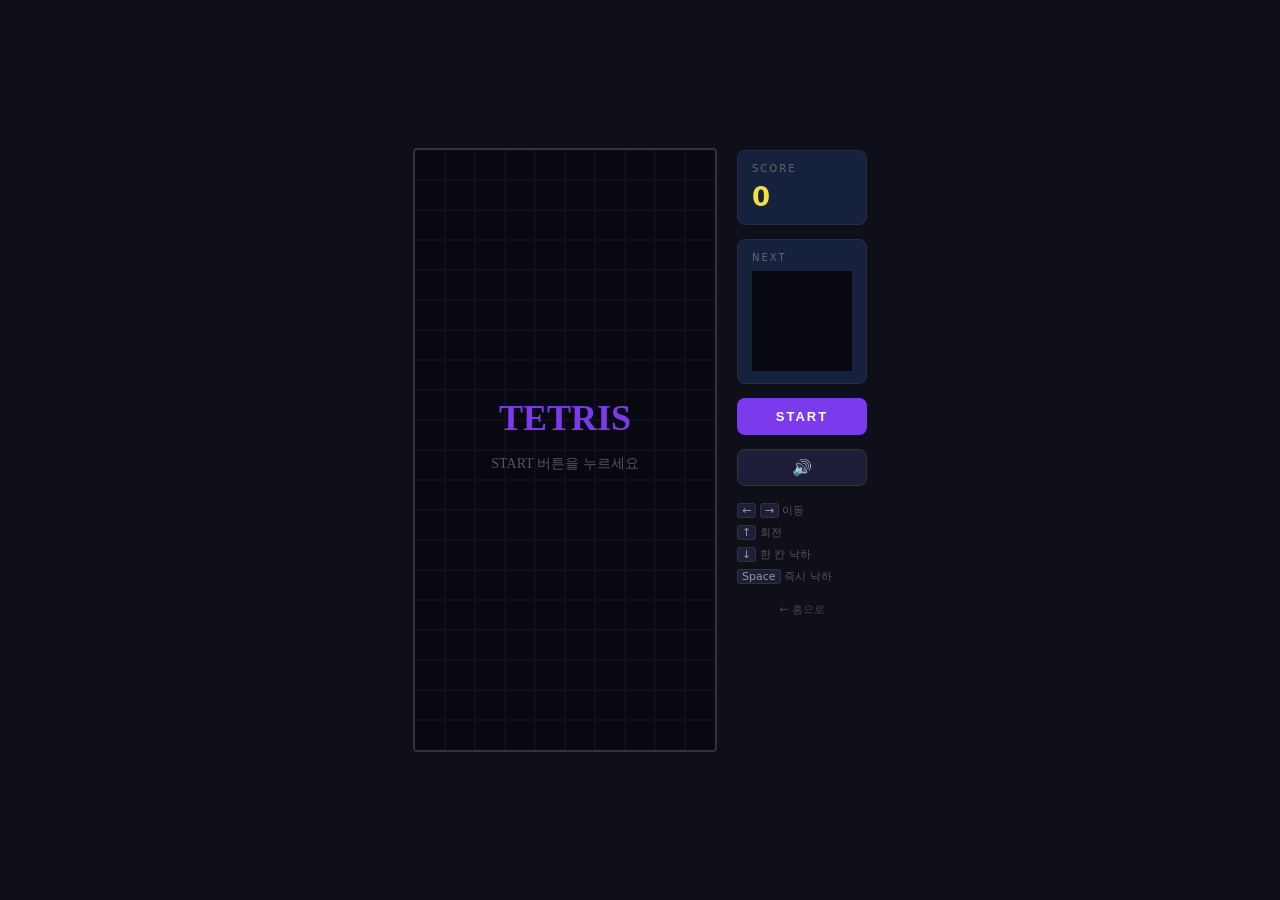
==== game.html @ b15cf761 "feat(ksl3011): day02 테트리스 게임 추가 테트리스 배포 URL: https://ksl3011.github.io/TEST_TETRIS  Co-Authored-By: " ====
<!DOCTYPE html>
<html lang="ko">
<head>
  <meta charset="UTF-8">
  <meta name="viewport" content="width=device-width, initial-scale=1.0">
  <title>Tetris</title>
  <link rel="stylesheet" href="style.css">
</head>
<body>
  <div id="app">
    <canvas id="board" width="300" height="600"></canvas>
    <div id="panel">
      <div class="box">
        <div class="label">Score</div>
        <div id="score-val">0</div>
      </div>
      <div class="box">
        <div class="label">Next</div>
        <canvas id="next-canvas" width="100" height="100"></canvas>
      </div>
      <button id="start-btn">START</button>
      <button id="mute-btn">🔊</button>
      <div class="controls">
        <kbd>←</kbd> <kbd>→</kbd> 이동<br>
        <kbd>↑</kbd> 회전<br>
        <kbd>↓</kbd> 한 칸 낙하<br>
        <kbd>Space</kbd> 즉시 낙하
      </div>
      <a href="index.html" class="home-link">← 홈으로</a>
    </div>
  </div>
  <script src="tetris.js"></script>
</body>
</html>
---- style.css ----
* { margin: 0; padding: 0; box-sizing: border-box; }

body {
  background: #0f0f1a;
  display: flex;
  justify-content: center;
  align-items: center;
  min-height: 100vh;
  font-family: 'Segoe UI', system-ui, sans-serif;
  color: #eee;
}

#app {
  display: flex;
  gap: 20px;
  align-items: flex-start;
}

#board {
  display: block;
  border: 2px solid #333;
  border-radius: 4px;
}

#panel {
  display: flex;
  flex-direction: column;
  gap: 14px;
  width: 130px;
  padding-top: 2px;
}

.box {
  background: #16213e;
  border: 1px solid #2a2a4a;
  border-radius: 8px;
  padding: 12px 14px;
}

.label {
  font-size: 10px;
  letter-spacing: 2px;
  color: #666;
  text-transform: uppercase;
  margin-bottom: 8px;
}

#score-val {
  font-size: 26px;
  font-weight: 700;
  color: #f0e040;
  letter-spacing: 1px;
}

#next-canvas {
  display: block;
  margin: 0 auto;
}

#start-btn {
  background: #7c3aed;
  color: #fff;
  border: none;
  border-radius: 8px;
  padding: 11px 0;
  font-size: 13px;
  font-weight: 700;
  letter-spacing: 2px;
  cursor: pointer;
  transition: background 0.15s;
  width: 100%;
}

#start-btn:hover  { background: #6d28d9; }
#start-btn:active { background: #5b21b6; }

#mute-btn {
  background: #1e1e3a;
  color: #eee;
  border: 1px solid #333;
  border-radius: 8px;
  padding: 8px 0;
  font-size: 16px;
  cursor: pointer;
  transition: background 0.15s;
  width: 100%;
}

#mute-btn:hover { background: #2a2a4a; }

.controls {
  font-size: 11px;
  color: #555;
  line-height: 2;
}

.controls kbd {
  color: #999;
  background: #1e1e3a;
  border: 1px solid #333;
  border-radius: 3px;
  padding: 0 4px;
  font-family: inherit;
  font-size: 11px;
}

.home-link {
  display: block;
  text-align: center;
  font-size: 11px;
  color: #444;
  text-decoration: none;
  transition: color 0.15s;
}

.home-link:hover { color: #888; }
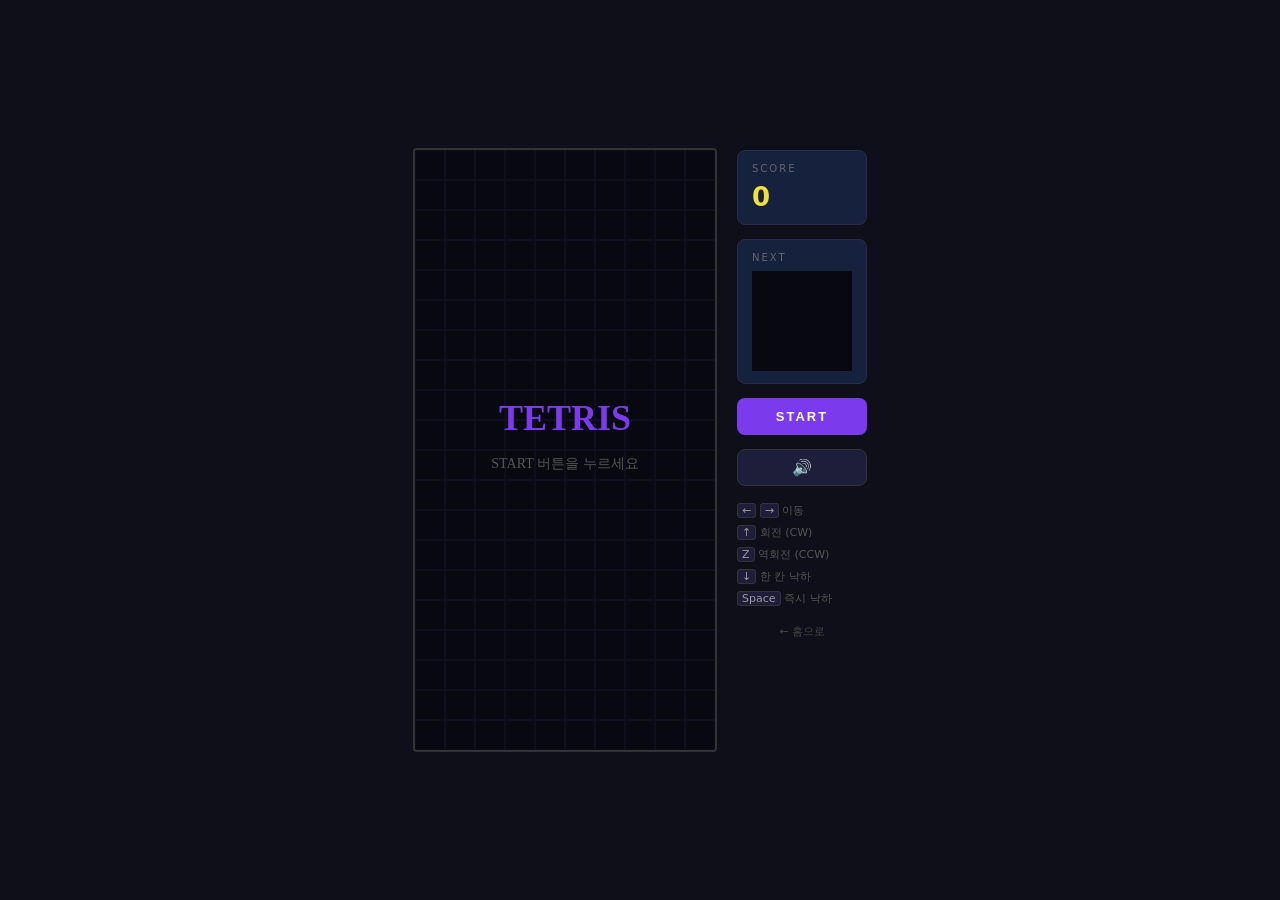
==== commit 483cf277: "feat(ksl3011): add ghost piece, T/L/J-spin, CCW rotation to tetris - Ghost piece: outline preview of" ====
--- a/game.html
+++ b/game.html
@@ -22,7 +22,8 @@
       <button id="mute-btn">🔊</button>
       <div class="controls">
         <kbd>←</kbd> <kbd>→</kbd> 이동<br>
-        <kbd>↑</kbd> 회전<br>
+        <kbd>↑</kbd> 회전 (CW)<br>
+        <kbd>Z</kbd> 역회전 (CCW)<br>
         <kbd>↓</kbd> 한 칸 낙하<br>
         <kbd>Space</kbd> 즉시 낙하
       </div>
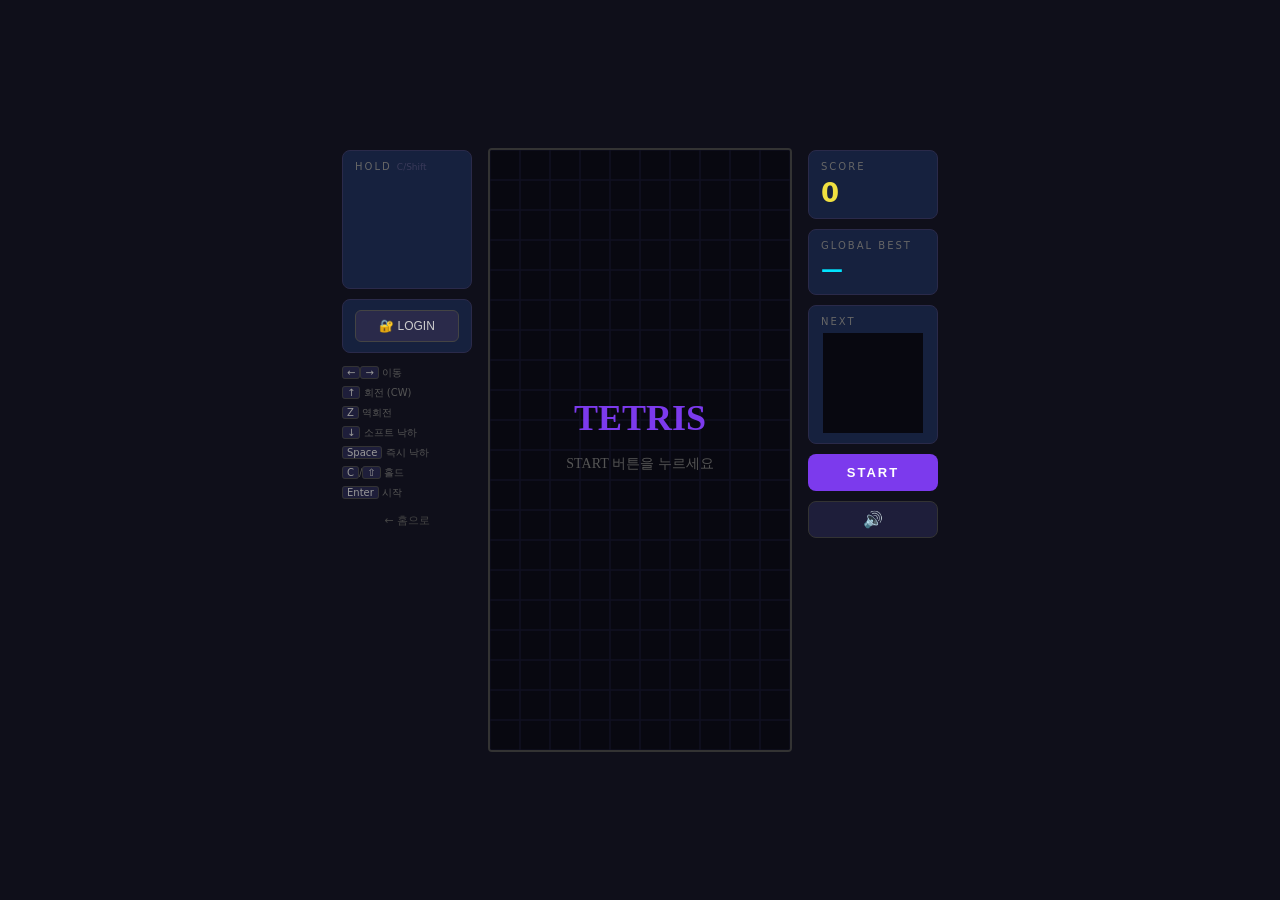
==== commit ba709b1a: "feat(ksl3011): tetris day02 — backend, gameplay & UI improvements - FastAPI backend: JWT auth, score" ====
--- a/game.html
+++ b/game.html
@@ -7,29 +7,89 @@
   <link rel="stylesheet" href="style.css">
 </head>
 <body>
+
+  <!-- ── 인증 모달 ──────────────────────────────────────── -->
+  <div id="auth-modal" class="modal-overlay" hidden>
+    <div class="modal">
+      <button id="modal-close" class="modal-close">✕</button>
+      <h2 id="modal-title">로그인</h2>
+      <input id="auth-email"    type="email"    placeholder="이메일" autocomplete="email">
+      <input id="auth-password" type="password" placeholder="비밀번호 (6자 이상)" autocomplete="current-password">
+      <p id="auth-error" class="auth-error"></p>
+      <button id="auth-submit" class="auth-submit-btn">로그인</button>
+      <button id="auth-toggle" class="auth-toggle-btn">회원가입하기 →</button>
+      <button id="auth-skip-btn" class="auth-skip-btn" hidden>비로그인으로 게임 시작 →</button>
+    </div>
+  </div>
+
+  <!-- ── 게임 레이아웃 (좌 패널 | 보드 | 우 패널) ────────── -->
   <div id="app">
+
+    <!-- ── 왼쪽 패널 ──────────────────────────────────── -->
+    <div class="panel" id="panel-left">
+      <!-- 홀드 블록 -->
+      <div class="box">
+        <div class="label">Hold <span class="hold-hint">C/Shift</span></div>
+        <canvas id="hold-canvas" width="100" height="100"></canvas>
+      </div>
+
+      <!-- 인증 -->
+      <div class="box" id="auth-box">
+        <div id="auth-logged-out">
+          <button id="login-open-btn" class="auth-panel-btn">🔐 LOGIN</button>
+        </div>
+        <div id="auth-logged-in" hidden>
+          <div class="label">로그인 중</div>
+          <div id="user-email-display" class="user-email"></div>
+          <button id="logout-btn" class="logout-btn">로그아웃</button>
+        </div>
+      </div>
+
+      <!-- 컨트롤 힌트 -->
+      <div class="controls">
+        <kbd>←</kbd><kbd>→</kbd> 이동<br>
+        <kbd>↑</kbd> 회전 (CW)<br>
+        <kbd>Z</kbd> 역회전<br>
+        <kbd>↓</kbd> 소프트 낙하<br>
+        <kbd>Space</kbd> 즉시 낙하<br>
+        <kbd>C</kbd>/<kbd>⇧</kbd> 홀드<br>
+        <kbd>Enter</kbd> 시작
+      </div>
+
+      <a href="index.html" class="home-link">← 홈으로</a>
+    </div>
+
+    <!-- ── 보드 ──────────────────────────────────────── -->
     <canvas id="board" width="300" height="600"></canvas>
-    <div id="panel">
+
+    <!-- ── 오른쪽 패널 ─────────────────────────────── -->
+    <div class="panel" id="panel-right">
+      <!-- 점수 -->
       <div class="box">
         <div class="label">Score</div>
         <div id="score-val">0</div>
       </div>
+
+      <!-- 글로벌 최고 점수 -->
+      <div class="box">
+        <div class="label">Global Best</div>
+        <div id="global-best">—</div>
+        <div id="global-best-user" class="sub-label"></div>
+      </div>
+
+      <!-- 다음 블록 -->
       <div class="box">
         <div class="label">Next</div>
         <canvas id="next-canvas" width="100" height="100"></canvas>
       </div>
+
       <button id="start-btn">START</button>
       <button id="mute-btn">🔊</button>
-      <div class="controls">
-        <kbd>←</kbd> <kbd>→</kbd> 이동<br>
-        <kbd>↑</kbd> 회전 (CW)<br>
-        <kbd>Z</kbd> 역회전 (CCW)<br>
-        <kbd>↓</kbd> 한 칸 낙하<br>
-        <kbd>Space</kbd> 즉시 낙하
-      </div>
-      <a href="index.html" class="home-link">← 홈으로</a>
     </div>
+
   </div>
+
+  <script src="api.js"></script>
   <script src="tetris.js"></script>
 </body>
 </html>
--- a/style.css
+++ b/style.css
@@ -10,9 +10,10 @@
   color: #eee;
 }
 
+/* ── Layout ───────────────────────────────────────────── */
 #app {
   display: flex;
-  gap: 20px;
+  gap: 16px;
   align-items: flex-start;
 }
 
@@ -20,21 +21,26 @@
   display: block;
   border: 2px solid #333;
   border-radius: 4px;
-}
-
-#panel {
+  flex-shrink: 0;
+}
+
+.panel {
   display: flex;
   flex-direction: column;
-  gap: 14px;
+  gap: 10px;
   width: 130px;
-  padding-top: 2px;
-}
-
+  flex-shrink: 0;
+}
+
+#panel-left  { padding-top: 2px; }
+#panel-right { padding-top: 2px; }
+
+/* ── Box ──────────────────────────────────────────────── */
 .box {
   background: #16213e;
   border: 1px solid #2a2a4a;
   border-radius: 8px;
-  padding: 12px 14px;
+  padding: 10px 12px;
 }
 
 .label {
@@ -42,9 +48,26 @@
   letter-spacing: 2px;
   color: #666;
   text-transform: uppercase;
-  margin-bottom: 8px;
-}
-
+  margin-bottom: 6px;
+}
+
+.hold-hint {
+  font-size: 9px;
+  color: #3a3a5a;
+  letter-spacing: 0;
+  text-transform: none;
+}
+
+.sub-label {
+  font-size: 10px;
+  color: #555;
+  overflow: hidden;
+  text-overflow: ellipsis;
+  white-space: nowrap;
+  margin-top: 2px;
+}
+
+/* ── Score ────────────────────────────────────────────── */
 #score-val {
   font-size: 26px;
   font-weight: 700;
@@ -52,11 +75,56 @@
   letter-spacing: 1px;
 }
 
-#next-canvas {
+/* ── Global Best ──────────────────────────────────────── */
+#global-best {
+  font-size: 22px;
+  font-weight: 700;
+  color: #00e5ff;
+}
+
+/* ── Preview canvases (Next / Hold) ──────────────────── */
+#next-canvas, #hold-canvas {
   display: block;
   margin: 0 auto;
 }
 
+/* ── Auth panel ───────────────────────────────────────── */
+.auth-panel-btn {
+  width: 100%;
+  background: #2a2a4a;
+  color: #ccc;
+  border: 1px solid #444;
+  border-radius: 6px;
+  padding: 8px 0;
+  font-size: 12px;
+  cursor: pointer;
+  transition: background 0.15s;
+}
+.auth-panel-btn:hover { background: #3a3a5a; }
+
+.user-email {
+  font-size: 11px;
+  color: #aaa;
+  overflow: hidden;
+  text-overflow: ellipsis;
+  white-space: nowrap;
+  margin-bottom: 6px;
+}
+
+.logout-btn {
+  width: 100%;
+  background: transparent;
+  color: #666;
+  border: 1px solid #333;
+  border-radius: 6px;
+  padding: 5px 0;
+  font-size: 11px;
+  cursor: pointer;
+  transition: color 0.15s;
+}
+.logout-btn:hover { color: #ff1744; border-color: #ff1744; }
+
+/* ── Buttons ──────────────────────────────────────────── */
 #start-btn {
   background: #7c3aed;
   color: #fff;
@@ -70,7 +138,6 @@
   transition: background 0.15s;
   width: 100%;
 }
-
 #start-btn:hover  { background: #6d28d9; }
 #start-btn:active { background: #5b21b6; }
 
@@ -85,15 +152,14 @@
   transition: background 0.15s;
   width: 100%;
 }
-
 #mute-btn:hover { background: #2a2a4a; }
 
+/* ── Controls ─────────────────────────────────────────── */
 .controls {
-  font-size: 11px;
+  font-size: 10px;
   color: #555;
   line-height: 2;
 }
-
 .controls kbd {
   color: #999;
   background: #1e1e3a;
@@ -101,7 +167,7 @@
   border-radius: 3px;
   padding: 0 4px;
   font-family: inherit;
-  font-size: 11px;
+  font-size: 10px;
 }
 
 .home-link {
@@ -112,5 +178,104 @@
   text-decoration: none;
   transition: color 0.15s;
 }
-
 .home-link:hover { color: #888; }
+
+/* ── Auth Modal ───────────────────────────────────────── */
+.modal-overlay {
+  position: fixed;
+  inset: 0;
+  background: rgba(0, 0, 0, 0.7);
+  display: flex;
+  align-items: center;
+  justify-content: center;
+  z-index: 100;
+}
+.modal-overlay[hidden] { display: none; }
+
+.modal {
+  background: #16213e;
+  border: 1px solid #2a2a4a;
+  border-radius: 14px;
+  padding: 32px 28px;
+  width: 320px;
+  display: flex;
+  flex-direction: column;
+  gap: 12px;
+  position: relative;
+}
+
+.modal h2 {
+  font-size: 20px;
+  font-weight: 700;
+  color: #eee;
+  text-align: center;
+  margin-bottom: 4px;
+}
+
+.modal input {
+  background: #0f0f1a;
+  border: 1px solid #333;
+  border-radius: 6px;
+  color: #eee;
+  font-size: 13px;
+  padding: 10px 12px;
+  outline: none;
+  transition: border-color 0.15s;
+}
+.modal input:focus { border-color: #7c3aed; }
+
+.auth-error {
+  font-size: 12px;
+  color: #ff5252;
+  min-height: 16px;
+  text-align: center;
+}
+
+.auth-submit-btn {
+  background: #7c3aed;
+  color: #fff;
+  border: none;
+  border-radius: 8px;
+  padding: 11px 0;
+  font-size: 14px;
+  font-weight: 700;
+  cursor: pointer;
+  transition: background 0.15s;
+}
+.auth-submit-btn:hover { background: #6d28d9; }
+
+.auth-toggle-btn {
+  background: transparent;
+  color: #888;
+  border: none;
+  font-size: 12px;
+  cursor: pointer;
+  text-align: center;
+  transition: color 0.15s;
+}
+.auth-toggle-btn:hover { color: #ccc; }
+
+.auth-skip-btn {
+  background: transparent;
+  color: #555;
+  border: 1px dashed #333;
+  border-radius: 6px;
+  padding: 8px 0;
+  font-size: 12px;
+  cursor: pointer;
+  transition: color 0.15s, border-color 0.15s;
+}
+.auth-skip-btn:hover { color: #aaa; border-color: #666; }
+
+.modal-close {
+  position: absolute;
+  top: 12px;
+  right: 14px;
+  background: transparent;
+  border: none;
+  color: #555;
+  font-size: 16px;
+  cursor: pointer;
+  line-height: 1;
+}
+.modal-close:hover { color: #ccc; }
